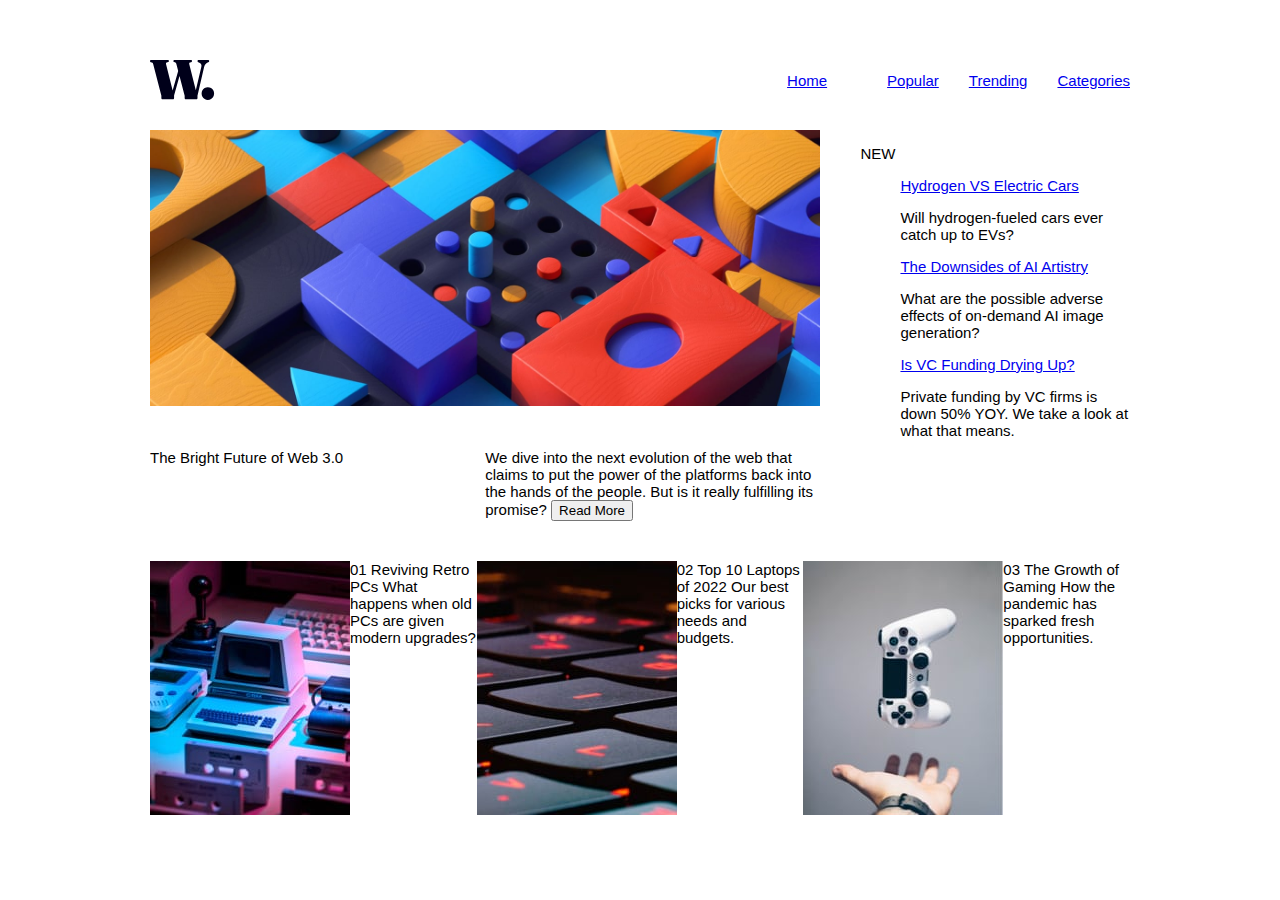
==== buoi4/index.html @ a2ec238b "WEB1-7: tao layout page" ====
<!DOCTYPE html>
<html lang="en">

<head>
    <meta charset="UTF-8">
    <meta http-equiv="X-UA-Compatible" content="IE=edge">
    <meta name="viewport" content="width=device-width, initial-scale=1.0">
    <title>Web1 1-7</title>
    <link rel="stylesheet" href="./style.css">
</head>

<body>
    <header>
        <img src="./assets/images/logo.svg">
        <nav>
            <a href="#">Home</a>
            <a href="#" New></a>
            <a href="#">Popular</a>
            <a href="#">Trending</a>
            <a href="#">Categories</a>
        </nav>
    </header>

    <main>
        <div class="container">
            <section>
                <div>
                    <img style="width:100%" src="./assets/images/image-web-3-desktop.jpg">
                </div>
                <div class="top-new">
                    <div>

                        The Bright Future of Web 3.0
                    </div>
                    <div>

                        We dive into the next evolution of the web that claims to put the power of the platforms back
                        into
                        the hands of the people.
                        But is it really fulfilling its promise?
                        <button>Read More</button>
                    </div>


                </div>
            </section>

            <section>
                <p>NEW</p>
                <ul>
                    <li>
                        <a href="#">Hydrogen VS Electric Cars</a>
                        <p> Will hydrogen-fueled cars ever catch up to EVs? </p>
                    </li>
                    <li>
                        <a href="#">The Downsides of AI Artistry</a>
                        <p> What are the possible adverse effects of on-demand AI image generation? </p>
                    </li>
                    <li>
                        <a href="#">Is VC Funding Drying Up?</a>
                        <p>Private funding by VC firms is down 50% YOY. We take a look at what that means.</p>
                    </li>
                </ul>
            </section>
        </div>

        <section class="top-new">
            <div class="new">
                <div>
                    <img src="./assets/images/image-retro-pcs.jpg">
                </div>
                <div>01
                    Reviving Retro PCs
                    What happens when old PCs are given modern upgrades?</div>
            </div>
            <div class="new">
                <div>
                    <img src="./assets/images/image-top-laptops.jpg">
                </div>
                <div>02
                    Top 10 Laptops of 2022
                    Our best picks for various needs and budgets.</div>
            </div>
            <div class="new">
                <div>
                    <img src="./assets/images/image-gaming-growth.jpg">
                </div>
                <div>03
                    The Growth of Gaming
                    How the pandemic has sparked fresh opportunities.</div>
            </div>
        </section>

    </main>
</body>

</html>
---- buoi4/style.css ----
:root {
    font-family: Inter, Haettenschweiler, 'Arial Narrow Bold', sans-serif;
    font-size: 15px;

    --bold:800;
    --semi-bold:700;
    --medium:400;
    --primary-orange: hsl(35, 77%, 62%);
    --primary-red: hsl(5, 85%, 63%);
    --white: hsl(36, 100%, 99%);
    --blue: hsl(233, 8%, 79%);
    --gray-blue: hsl(236, 13%, 42%);
    --dark-blue: hsl(240, 100%, 5%);
}

* {
    box-sizing: border-box;
}

html, body {
    margin: 0;
    padding:0;
}
body{
    margin-left: 150px;
    margin-right: 150px;
    margin-top: 60px;
}

header{
    display: flex;
    justify-content: space-between;
    align-items: center;
    
}
nav{
    display: flex;
    gap: 30px;
}
main{
    margin-top: 30px;
}

ul{
    list-style-type: none;
}

.container{
    display: flex;
    gap: 40px;
}  

.container > section:nth-of-type(1) {
    flex-grow: 2;
}

.container > section:nth-of-type(2) {
    flex-grow: 1;
}

.top-new{
    display: flex;
    margin-top: 40px;
}
.top-new > div{
    flex: 1;
}

.new {
    display: flex;
}
.new > div:nth-of-type(1){
    flex-grow: 1;

}
.new>div:nth-of-type(2){
    flex-grow: 2;
}
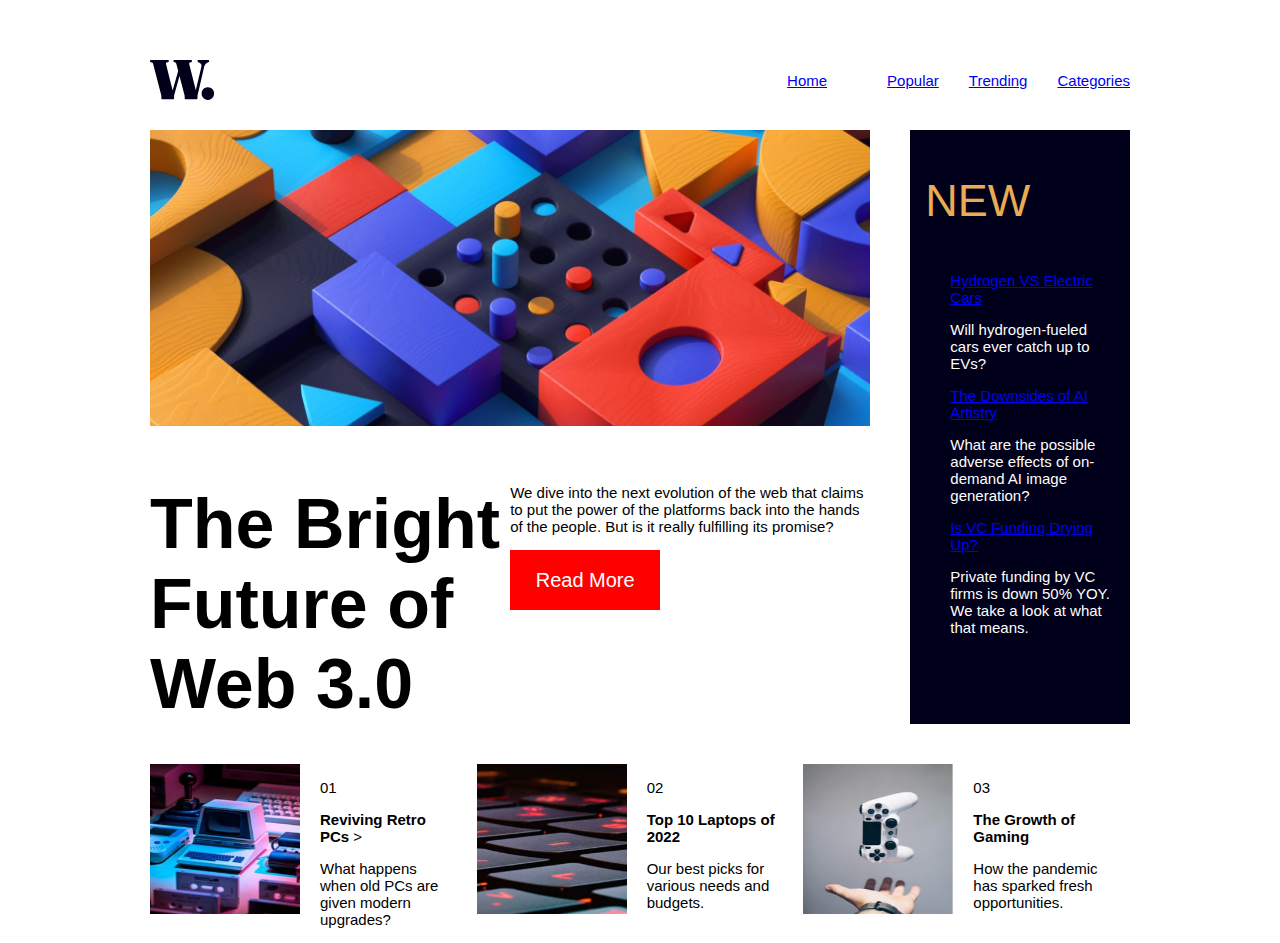
==== commit 2df32826: "WEB1-7: hoan thanh page layout" ====
--- a/buoi4/index.html
+++ b/buoi4/index.html
@@ -28,25 +28,25 @@
                     <img style="width:100%" src="./assets/images/image-web-3-desktop.jpg">
                 </div>
                 <div class="top-new">
-                    <div>
-
-                        The Bright Future of Web 3.0
+                    <div class="textFuture">
+                        <b>The Bright Future of Web 3.0</b>
                     </div>
-                    <div>
-
-                        We dive into the next evolution of the web that claims to put the power of the platforms back
-                        into
-                        the hands of the people.
-                        But is it really fulfilling its promise?
+                    <div class="textRight">
+                        <P>We dive into the next evolution of the web that claims to put the power of the platforms back
+                            into
+                            the hands of the people.
+                            But is it really fulfilling its promise?
+                        </p>
                         <button>Read More</button>
                     </div>
-
-
                 </div>
             </section>
 
+
             <section>
-                <p>NEW</p>
+                <div class="textNew">
+                    <p>NEW</p>
+                </div>
                 <ul>
                     <li>
                         <a href="#">Hydrogen VS Electric Cars</a>
@@ -62,36 +62,54 @@
                     </li>
                 </ul>
             </section>
+
         </div>
 
         <section class="top-new">
             <div class="new">
                 <div>
-                    <img src="./assets/images/image-retro-pcs.jpg">
+                    <img width="150px" height="150px" src="./assets/images/image-retro-pcs.jpg">
                 </div>
-                <div>01
-                    Reviving Retro PCs
-                    What happens when old PCs are given modern upgrades?</div>
+                <div class="textNote">
+                    <p>01</p>
+                    <!-- <input type="button" id="note1" value="Reviving Retro PCs"> -->
+                    <b id="bnote1">Reviving Retro PCs</b> >
+                    <p>What happens when old PCs are given modern upgrades?</p>
+                </div>
             </div>
             <div class="new">
                 <div>
-                    <img src="./assets/images/image-top-laptops.jpg">
+                    <img width="150px" height="150px" src="./assets/images/image-top-laptops.jpg">
                 </div>
-                <div>02
-                    Top 10 Laptops of 2022
-                    Our best picks for various needs and budgets.</div>
+                <div class="textNote">
+                    <p>02</p>
+                    <b>Top 10 Laptops of 2022</b>
+                    <p>Our best picks for various needs and budgets.</p>
+                </div>
             </div>
             <div class="new">
                 <div>
-                    <img src="./assets/images/image-gaming-growth.jpg">
+                    <img width="150px" height="150px" src="./assets/images/image-gaming-growth.jpg">
                 </div>
-                <div>03
-                    The Growth of Gaming
-                    How the pandemic has sparked fresh opportunities.</div>
+                <div class="textNote">
+                    <p>03</p>
+                    <b>The Growth of Gaming</b>
+                    <p>How the pandemic has sparked fresh opportunities.</p>
+                </div>
             </div>
         </section>
 
     </main>
+    
+    <!-- <script lang="javascript">
+        var button1= document.getElementById("note1");
+        var inputbnote1= document.getElementById("bnote1");
+        button1.onclick= function(){
+            inputbnote1.style.background= "red";
+        }
+
+
+    </script> -->
 </body>
 
 </html>--- a/buoi4/style.css
+++ b/buoi4/style.css
@@ -43,7 +43,10 @@
 
 ul{
     list-style-type: none;
+    color: var(--white);
+    margin-right: 20px;
 }
+
 
 .container{
     display: flex;
@@ -56,8 +59,36 @@
 
 .container > section:nth-of-type(2) {
     flex-grow: 1;
+    background-color: var(--dark-blue);
+    color: var(--white);
+}
+.textFuture{
+    margin-top: 15px;
+    font-size: 70px;
+    align-items: stretch;
+}
+.textRighr{
+    margin-left: 10px;
 }
 
+button{
+    width: 150px;
+    height: 60px;
+    font-size: 20px;
+    border: 2px solid red;
+    background-color: red;
+    color: white;
+    
+}
+button:hover{
+    background-color: var(--dark-blue);
+}
+.textNew{
+    margin-top: 15px;
+    margin-left: 15px;
+    font-size: 45px;
+    color: var(--primary-orange);
+}
 .top-new{
     display: flex;
     margin-top: 40px;
@@ -76,3 +107,13 @@
 .new>div:nth-of-type(2){
     flex-grow: 2;
 }
+.textNote{
+    margin-left: 20px;
+    margin-right: 20px;
+}
+b:hover{
+    background-color: var(--primary-orange);
+}
+a:hover{
+    background-color: var(--primary-orange);
+}
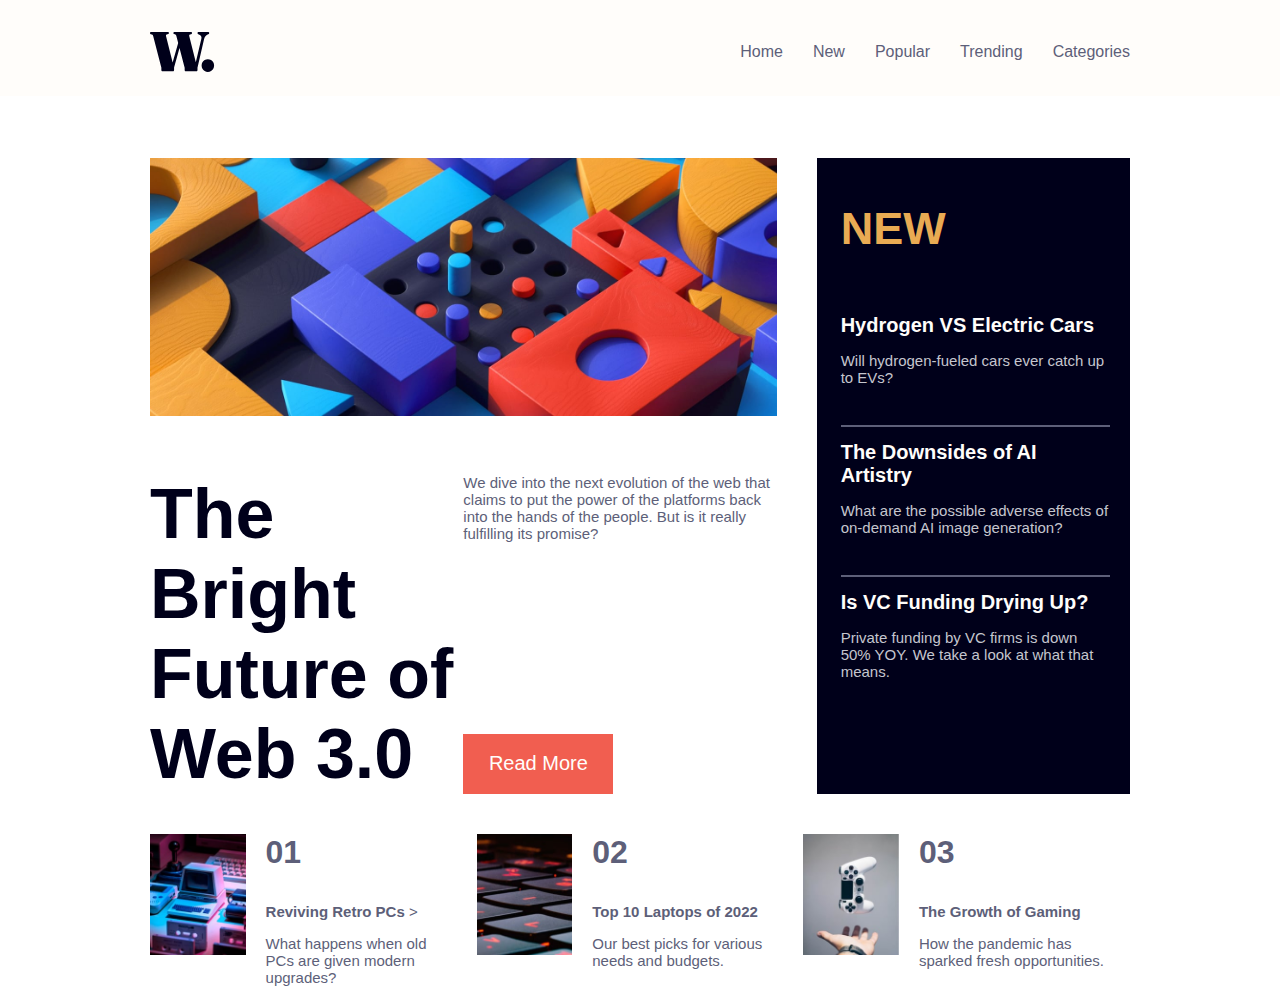
==== commit 0ccfa7c3: "WEB1-7: responsive web" ====
--- a/buoi4/index.html
+++ b/buoi4/index.html
@@ -10,106 +10,129 @@
 </head>
 
 <body>
+
+    <div class="cover"></div>
+
     <header>
         <img src="./assets/images/logo.svg">
-        <nav>
+
+        <nav id="nav-bar">
+            <div class="close-icon">
+                <img src="./assets/images/icon-menu-close.svg" alt="">
+            </div>
             <a href="#">Home</a>
-            <a href="#" New></a>
+            <a href="#">New</a>
             <a href="#">Popular</a>
             <a href="#">Trending</a>
             <a href="#">Categories</a>
         </nav>
+
+        <div class="menu-icon">
+            <img src="./assets/images/icon-menu.svg" alt="">
+        </div>
     </header>
 
-    <main>
-        <div class="container">
-            <section>
-                <div>
-                    <img style="width:100%" src="./assets/images/image-web-3-desktop.jpg">
+    <div class="wrapper">       
+
+        <main>
+            <div class="container">
+                <section>
+                    <div class="hero">
+                        <img style="width:100%" src="./assets/images/image-web-3-desktop.jpg">
+                    </div>
+                    <div class="top-new">
+                        <div class="textFuture">
+                            The Bright Future of Web 3.0
+                        </div>
+                        <div class="textRight">
+                            <P>We dive into the next evolution of the web that claims to put the power of the platforms
+                                back
+                                into
+                                the hands of the people.
+                                But is it really fulfilling its promise?
+                            </p>
+                            <button>Read More</button>
+                        </div>
+                    </div>
+                </section>
+
+
+                <section>
+                    <div class="textNew">
+                        <p>NEW</p>
+                    </div>
+                    <ul>
+                        <li>
+                            <a href="#">Hydrogen VS Electric Cars</a>
+                            <p> Will hydrogen-fueled cars ever catch up to EVs? </p>
+                        </li>
+                        <li>
+                            <a href="#">The Downsides of AI Artistry</a>
+                            <p> What are the possible adverse effects of on-demand AI image generation? </p>
+                        </li>
+                        <li>
+                            <a href="#">Is VC Funding Drying Up?</a>
+                            <p>Private funding by VC firms is down 50% YOY. We take a look at what that means.</p>
+                        </li>
+                    </ul>
+                </section>
+
+            </div>
+
+            <section class="top-new">
+                <div class="new">
+                    <div class="newimg">
+                        <img src="./assets/images/image-retro-pcs.jpg">
+                    </div>
+                    <div class="textNote">
+                        <p>01</p>
+                        <b id="bnote1">Reviving Retro PCs</b> >
+                        <p>What happens when old PCs are given modern upgrades?</p>
+                    </div>
                 </div>
-                <div class="top-new">
-                    <div class="textFuture">
-                        <b>The Bright Future of Web 3.0</b>
+                <div class="new">
+                    <div class="newimg">
+                        <img src="./assets/images/image-top-laptops.jpg">
                     </div>
-                    <div class="textRight">
-                        <P>We dive into the next evolution of the web that claims to put the power of the platforms back
-                            into
-                            the hands of the people.
-                            But is it really fulfilling its promise?
-                        </p>
-                        <button>Read More</button>
+                    <div class="textNote">
+                        <p>02</p>
+                        <b>Top 10 Laptops of 2022</b>
+                        <p>Our best picks for various needs and budgets.</p>
+                    </div>
+                </div>
+                <div class="new">
+                    <div class="newimg">
+                        <img src="./assets/images/image-gaming-growth.jpg">
+                    </div>
+                    <div class="textNote">
+                        <p>03</p>
+                        <b>The Growth of Gaming</b>
+                        <p>How the pandemic has sparked fresh opportunities.</p>
                     </div>
                 </div>
             </section>
 
+        </main>
 
-            <section>
-                <div class="textNew">
-                    <p>NEW</p>
-                </div>
-                <ul>
-                    <li>
-                        <a href="#">Hydrogen VS Electric Cars</a>
-                        <p> Will hydrogen-fueled cars ever catch up to EVs? </p>
-                    </li>
-                    <li>
-                        <a href="#">The Downsides of AI Artistry</a>
-                        <p> What are the possible adverse effects of on-demand AI image generation? </p>
-                    </li>
-                    <li>
-                        <a href="#">Is VC Funding Drying Up?</a>
-                        <p>Private funding by VC firms is down 50% YOY. We take a look at what that means.</p>
-                    </li>
-                </ul>
-            </section>
+    </div>
+    <script lang="javascript">
+        
+        const menuButton = document.querySelector(".menu-icon");
+        const navBar = document.querySelector('#nav-bar');
+        const close= document.querySelector(".close-icon");
+        const cover = document.querySelector(".cover");
 
-        </div>
+        menuButton.addEventListener("click",(e)=>{
+            cover.classList.add("active");
+            navBar.classList.add("active");
+        }); 
+        close.addEventListener("click",(e)=>{
+            navBar.classList.remove("active");
+            cover.classList.remove("active");
+        })
 
-        <section class="top-new">
-            <div class="new">
-                <div>
-                    <img width="150px" height="150px" src="./assets/images/image-retro-pcs.jpg">
-                </div>
-                <div class="textNote">
-                    <p>01</p>
-                    <!-- <input type="button" id="note1" value="Reviving Retro PCs"> -->
-                    <b id="bnote1">Reviving Retro PCs</b> >
-                    <p>What happens when old PCs are given modern upgrades?</p>
-                </div>
-            </div>
-            <div class="new">
-                <div>
-                    <img width="150px" height="150px" src="./assets/images/image-top-laptops.jpg">
-                </div>
-                <div class="textNote">
-                    <p>02</p>
-                    <b>Top 10 Laptops of 2022</b>
-                    <p>Our best picks for various needs and budgets.</p>
-                </div>
-            </div>
-            <div class="new">
-                <div>
-                    <img width="150px" height="150px" src="./assets/images/image-gaming-growth.jpg">
-                </div>
-                <div class="textNote">
-                    <p>03</p>
-                    <b>The Growth of Gaming</b>
-                    <p>How the pandemic has sparked fresh opportunities.</p>
-                </div>
-            </div>
-        </section>
+    </script>
 
-    </main>
-    
-    <!-- <script lang="javascript">
-        var button1= document.getElementById("note1");
-        var inputbnote1= document.getElementById("bnote1");
-        button1.onclick= function(){
-            inputbnote1.style.background= "red";
-        }
-
-
-    </script> -->
 </body>
 
 </html>--- a/buoi4/style.css
+++ b/buoi4/style.css
@@ -1,6 +1,7 @@
 :root {
     font-family: Inter, Haettenschweiler, 'Arial Narrow Bold', sans-serif;
     font-size: 15px;
+    color: var(--gray-blue);
 
     --bold:800;
     --semi-bold:700;
@@ -21,30 +22,63 @@
     margin: 0;
     padding:0;
 }
-body{
+
+.wrapper {
     margin-left: 150px;
     margin-right: 150px;
     margin-top: 60px;
 }
 
+a {
+    text-decoration: none;
+    color: inherit;
+}
+
 header{
+    width: 100;
     display: flex;
     justify-content: space-between;
     align-items: center;
-    
+    padding: 32px 150px 24px;
+    background: var(--white);
+    height: 100%;
+   
 }
 nav{
     display: flex;
     gap: 30px;
-}
+    font-size: medium;
+}
+
 main{
-    margin-top: 30px;
+    margin-top: 62px;
 }
 
 ul{
     list-style-type: none;
     color: var(--white);
     margin-right: 20px;
+    padding-left: 24px;
+}
+
+ul li {
+    padding-top: 14px;
+    padding-bottom:24px;
+    border-bottom: 2px solid var(--gray-blue);
+}
+
+ul li:last-of-type {
+    border-bottom: none;
+}
+
+ul li a {
+    font-weight: var(--bold);
+    color: var(--white);
+    font-size: 20px;
+}
+
+ul li p {
+    color: var(--blue);
 }
 
 
@@ -54,11 +88,11 @@
 }  
 
 .container > section:nth-of-type(1) {
-    flex-grow: 2;
+    flex: 2;
 }
 
 .container > section:nth-of-type(2) {
-    flex-grow: 1;
+    flex: 1;
     background-color: var(--dark-blue);
     color: var(--white);
 }
@@ -66,18 +100,22 @@
     margin-top: 15px;
     font-size: 70px;
     align-items: stretch;
-}
-.textRighr{
-    margin-left: 10px;
+    color: var(--dark-blue);
+    font-weight: var(--bold);
+}
+.textRight{
+    display: flex;
+    flex-direction: column;
+    justify-content: space-between;
 }
 
 button{
     width: 150px;
     height: 60px;
     font-size: 20px;
-    border: 2px solid red;
-    background-color: red;
-    color: white;
+    border: none;
+    background-color:var(--primary-red);
+    color: var(--white);
     
 }
 button:hover{
@@ -85,9 +123,10 @@
 }
 .textNew{
     margin-top: 15px;
-    margin-left: 15px;
+    margin-left:24px;
     font-size: 45px;
     color: var(--primary-orange);
+    font-weight: var(--bold);
 }
 .top-new{
     display: flex;
@@ -101,19 +140,132 @@
     display: flex;
 }
 .new > div:nth-of-type(1){
-    flex-grow: 1;
+    flex: 1;
 
 }
 .new>div:nth-of-type(2){
-    flex-grow: 2;
+    flex: 2;
 }
 .textNote{
     margin-left: 20px;
     margin-right: 20px;
 }
+
+.textNote p:nth-of-type(1){
+    font-size: 32px;
+    font-weight: var(--bold);
+    margin-top: 0;
+}
+
 b:hover{
     background-color: var(--primary-orange);
 }
 a:hover{
     background-color: var(--primary-orange);
 }
+
+.menu-icon {
+    display: none;
+}
+
+.close-icon {
+    display: none;
+}
+
+.newimg{
+    width: 150px;
+    height: 150px;
+}
+
+.newimg img {
+    width: 100%;
+}
+
+.cover {
+    width: 100vw;
+    height: 100vh;
+    background-color: rgba(0, 0, 0, 0.3);
+    position: fixed;
+    display: none;
+}
+
+.cover.active {
+    display: block;
+    z-index: 30;
+}
+
+@media only screen and (max-width: 600px){
+
+    header {
+        padding: 24px 10px 12px;
+        box-shadow: 0 10px 10px rgba(66, 66, 66, 0.234);
+        position: sticky;
+        top: 0;
+    }
+
+    header:has(nav.active) {
+        z-index: 200;
+    }
+
+    .hero {
+        width: 100%;
+        height: 360px;
+    }
+
+    .hero img {
+        height: 100%;
+        object-fit: cover;
+    }
+
+    .wrapper {
+        margin-left: 18px;
+        margin-right: 18px;
+        margin-top: 32px;
+    }
+    
+    .menu-icon {
+        display: block;
+    }
+
+    .close-icon {
+        display: block;
+        position: absolute;
+        z-index: 300;
+        right: 30px;
+        top: 30px;
+    }
+
+    nav {
+        position: fixed;
+        right: -1000px;
+        bottom: 0;
+        background: var(--white);
+        display: flex;
+        flex-direction: column;
+        height: 100vh;
+        width: 66%;
+        padding-left: 16px;
+        padding-top: 160px;
+        transition-duration: 1s;
+    }
+
+    nav.active {
+        right: 0;
+        z-index: 200;
+    }
+
+    nav a {
+        color: var(--dark-blue);
+    }
+
+    .container {
+        flex-direction: column;
+    }
+
+    .top-new {
+        flex-direction: column;
+    }
+    .new{
+        padding-bottom: 16px;
+    }
+}